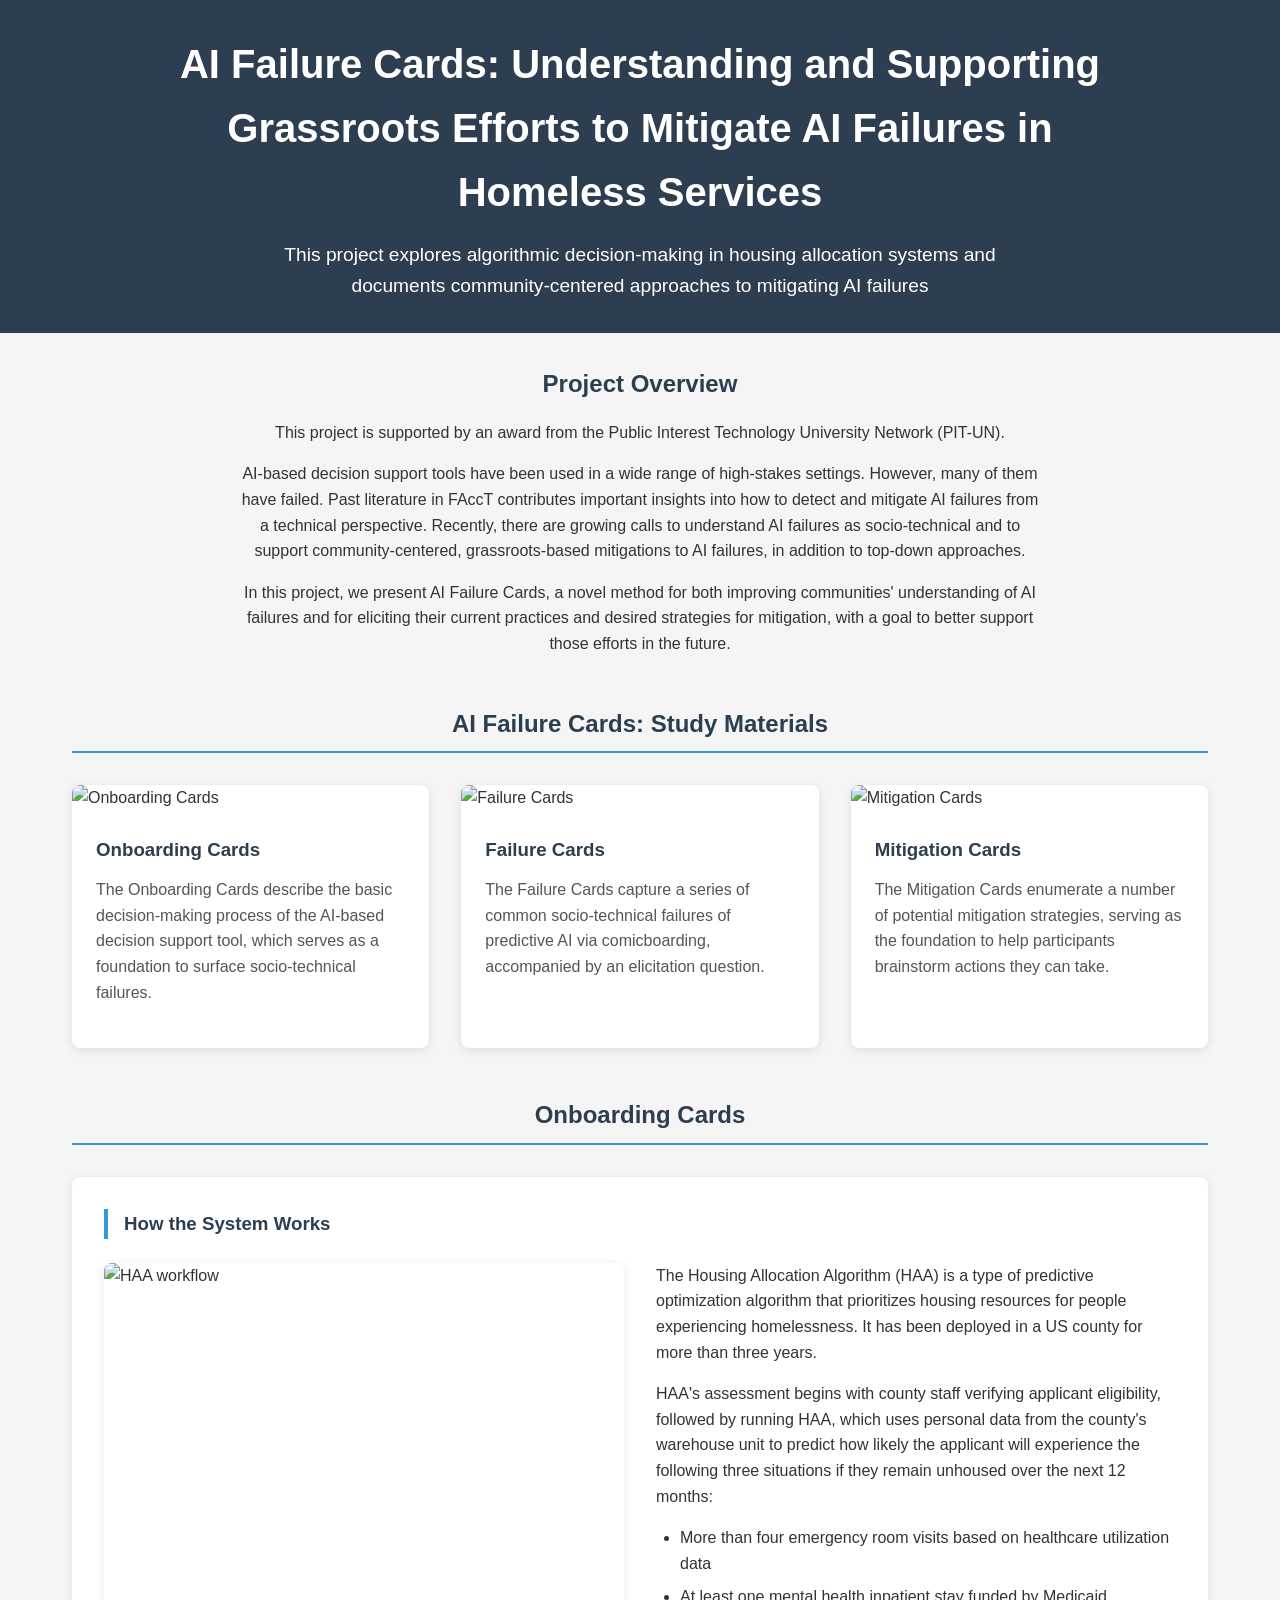
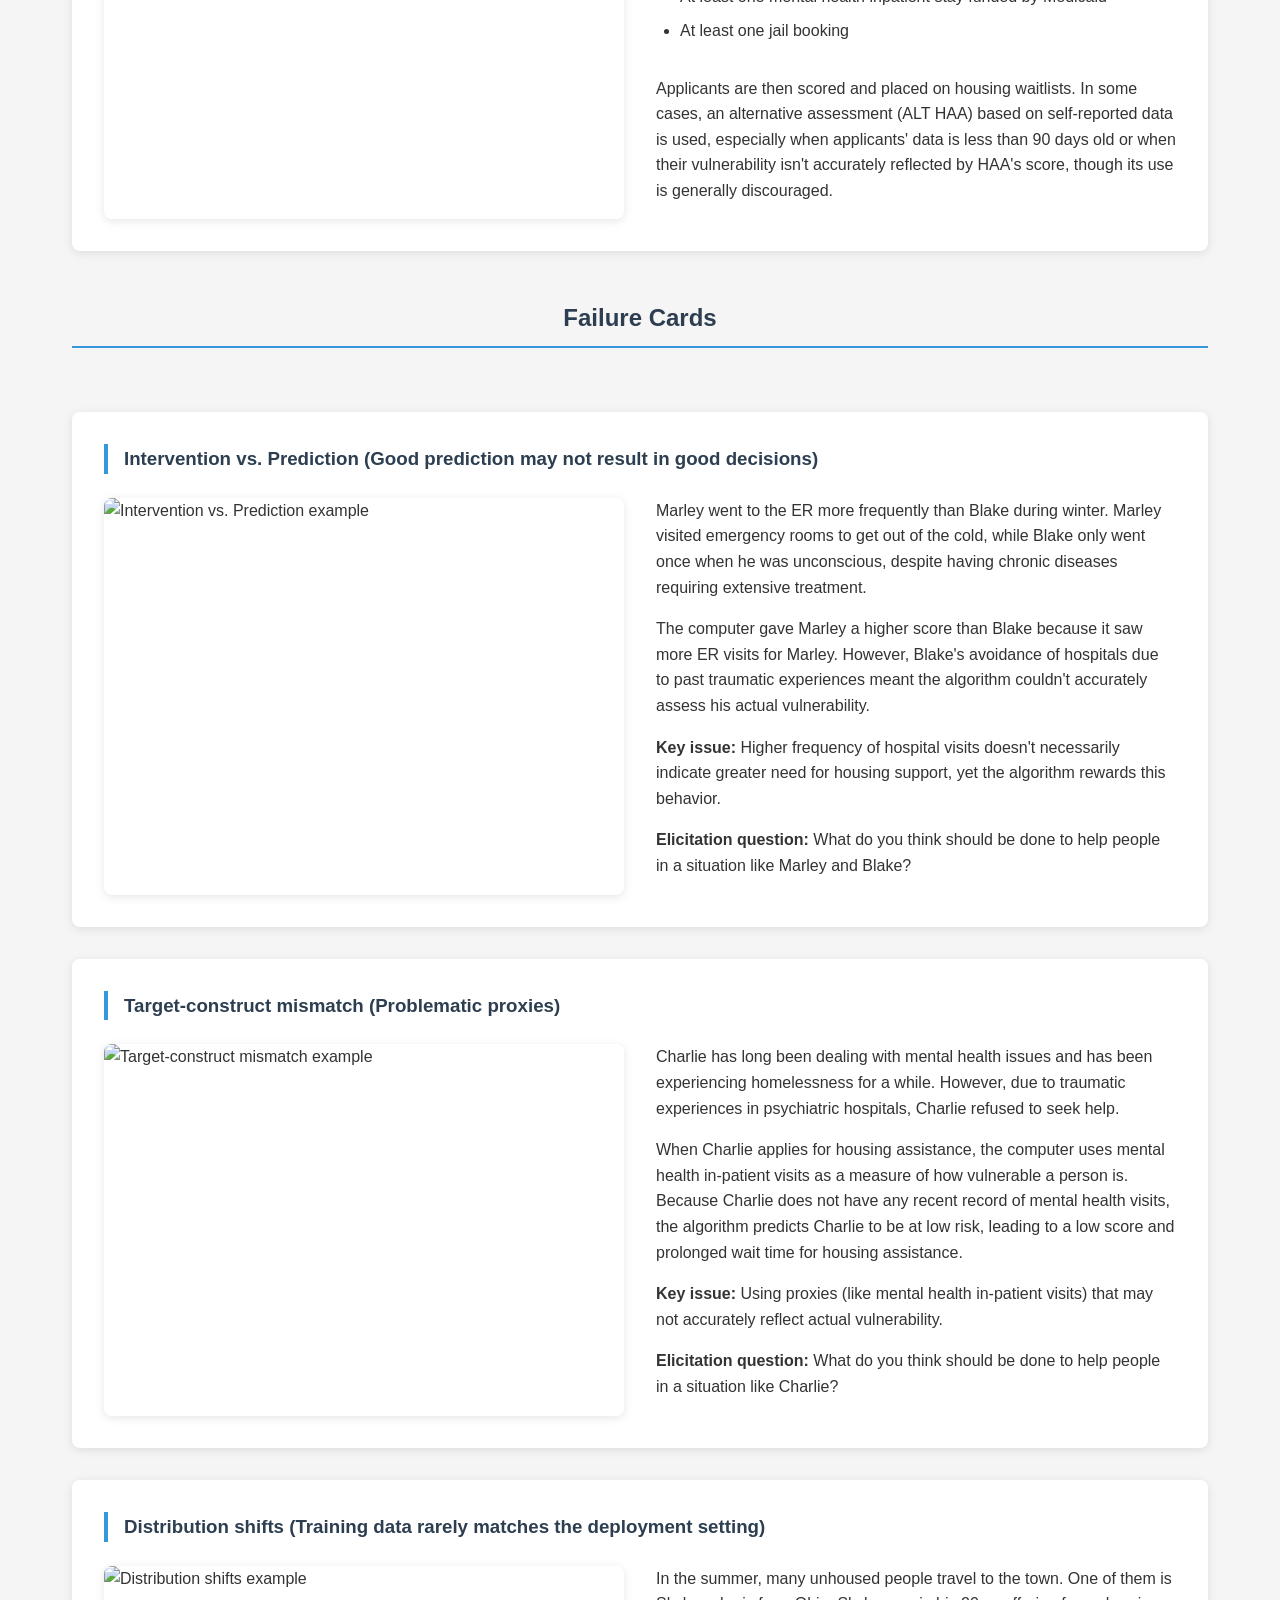
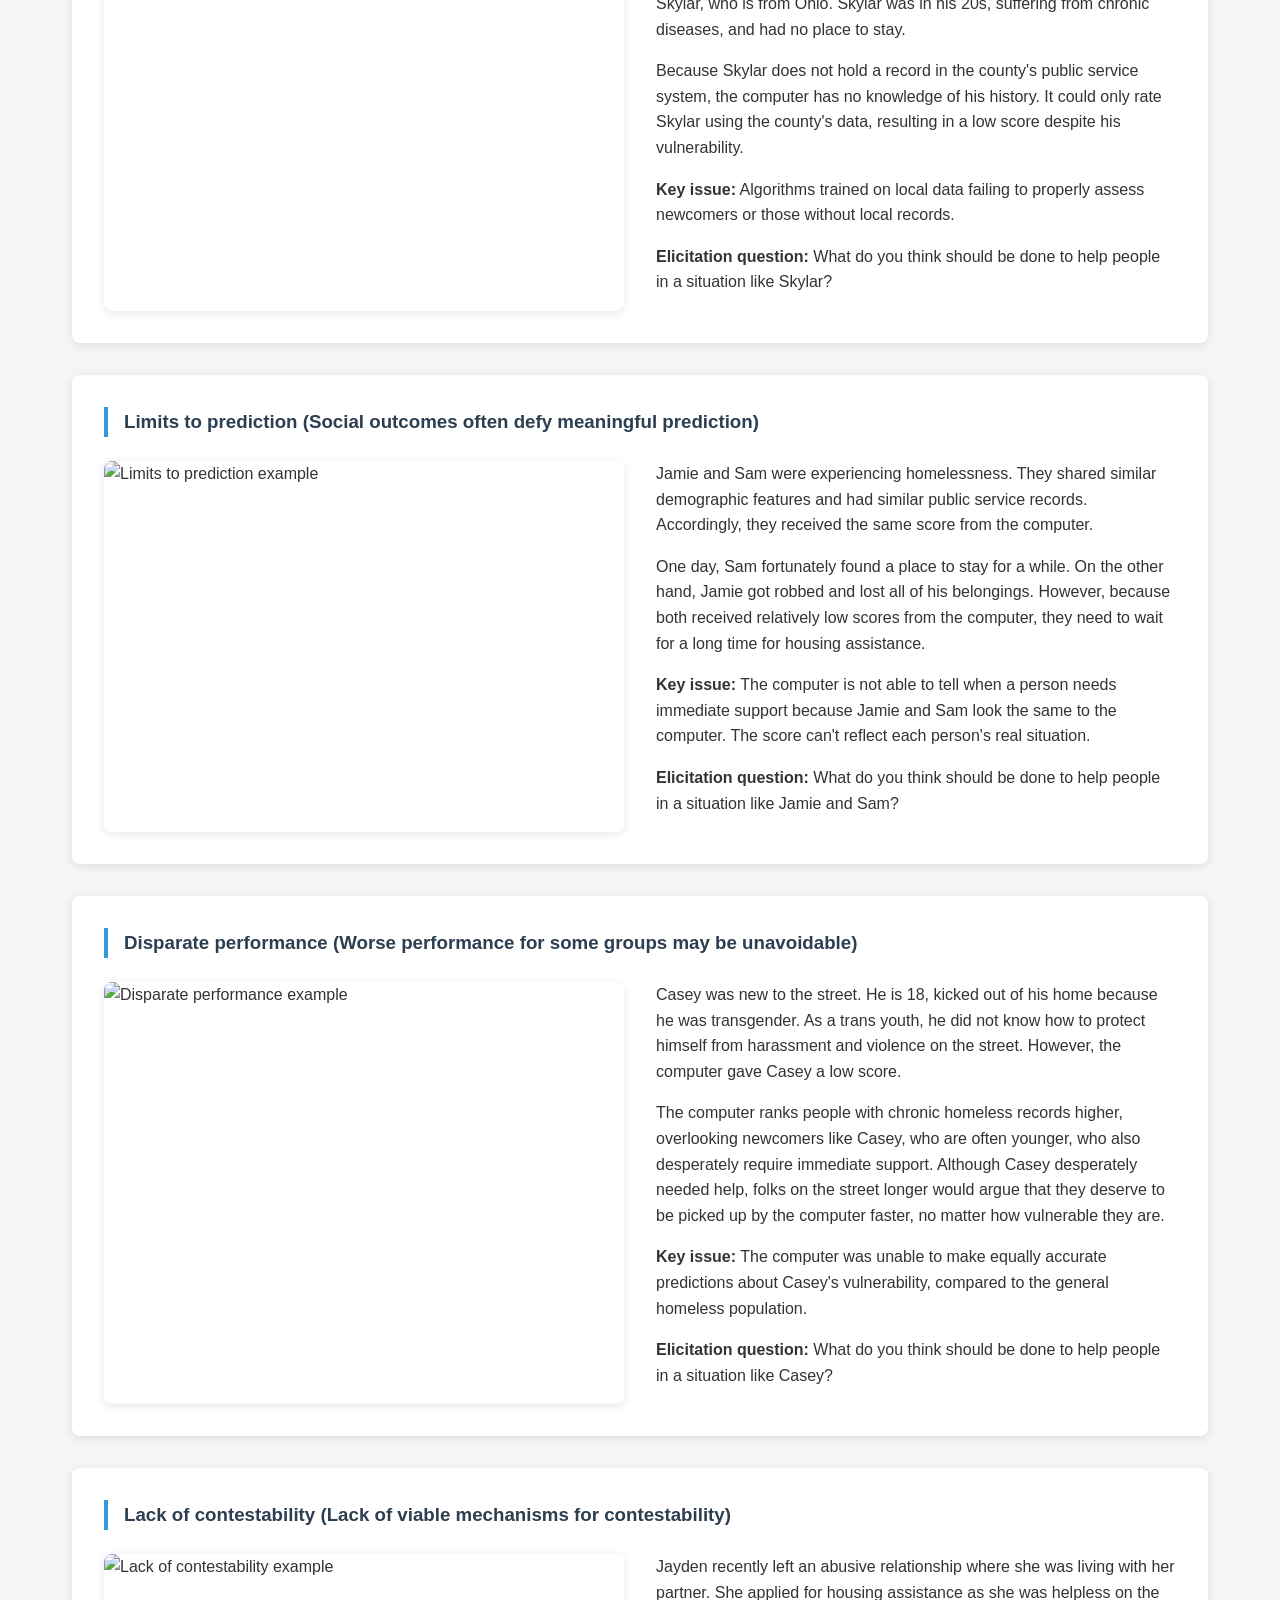
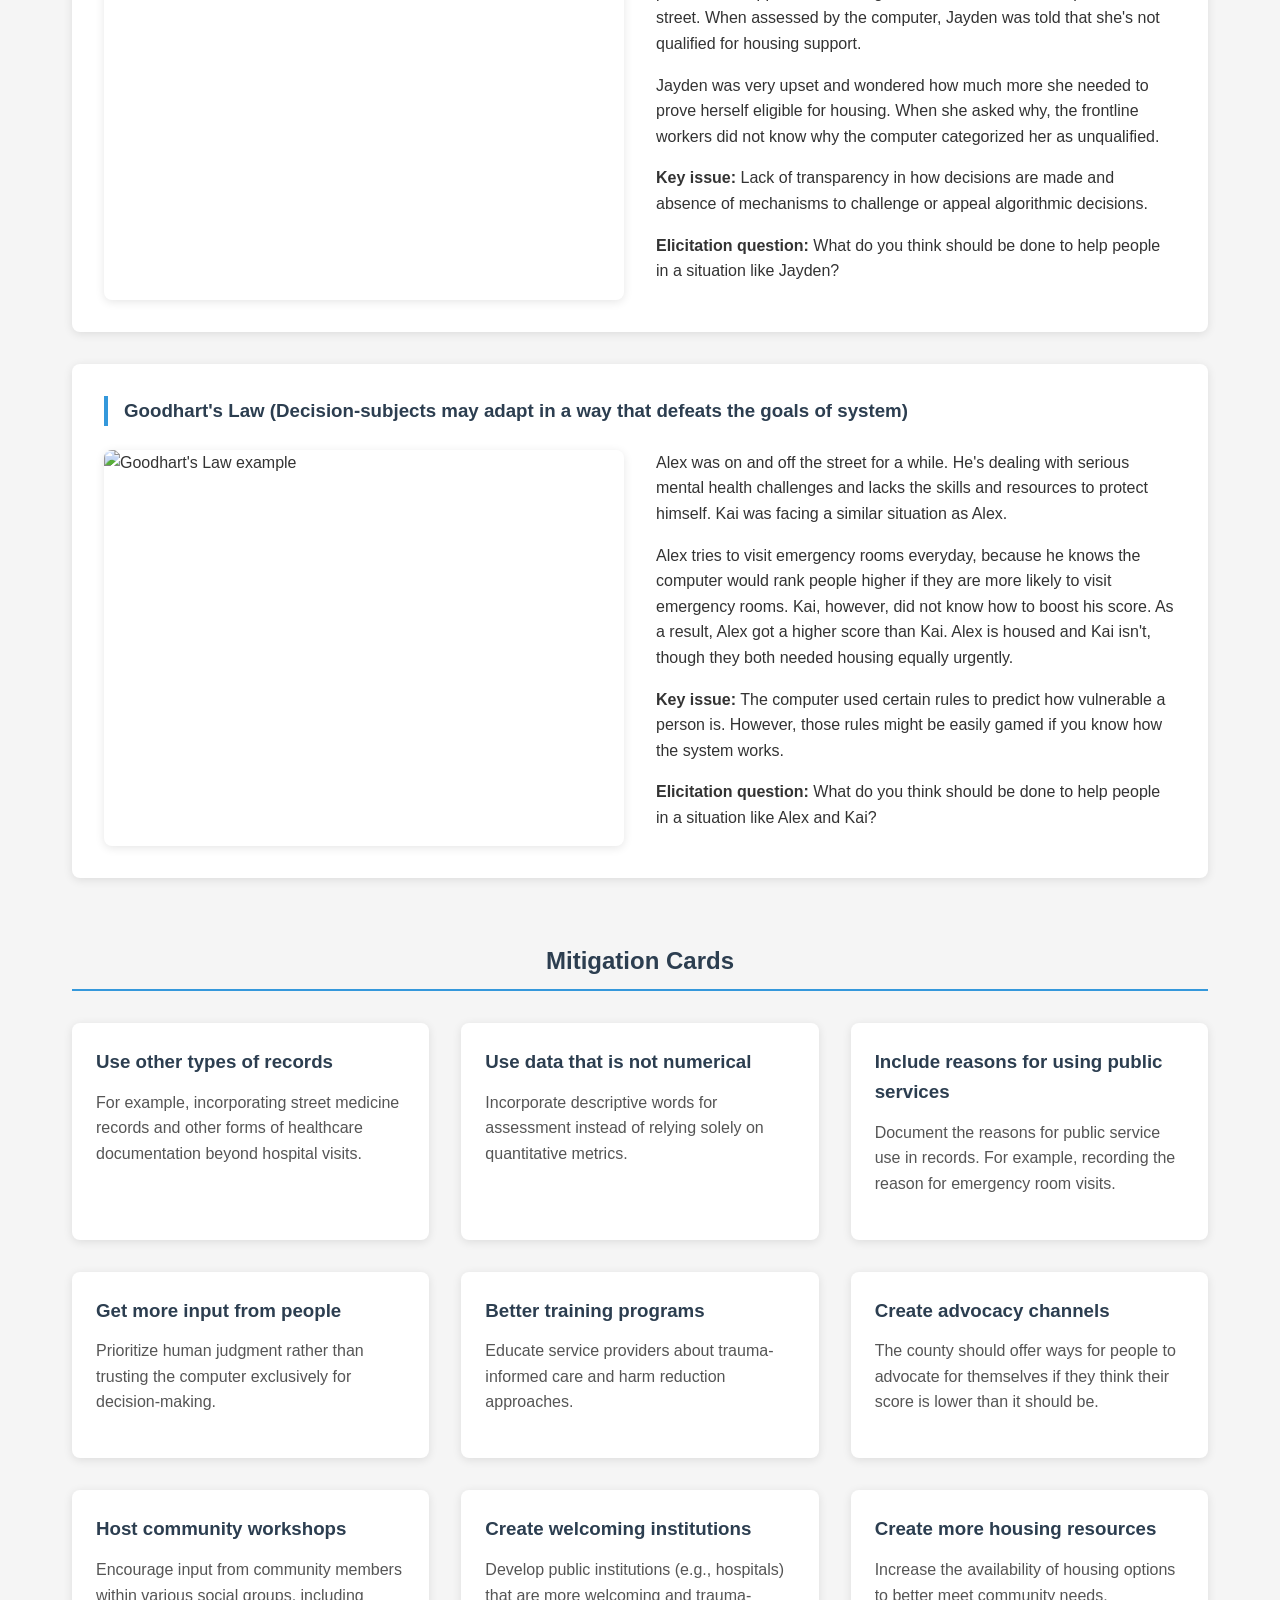
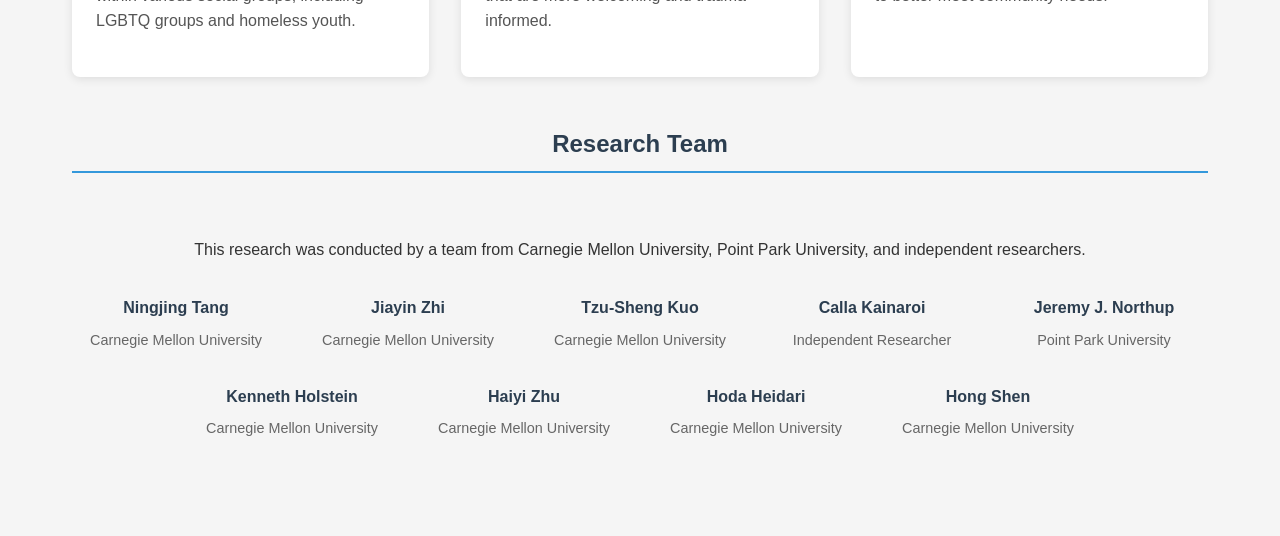
==== AHA/index.html @ 3f807cde "added aha study material" ====
<!DOCTYPE html>
<html lang="en">
<head>
    <meta charset="UTF-8">
    <meta name="viewport" content="width=device-width, initial-scale=1.0">
    <title>AI Failure Cards: Understanding Algorithmic Assessment in Housing Services</title>
    <style>
        :root {
            --primary-color: #2c3e50;
            --secondary-color: #3498db;
            --text-color: #333;
            --bg-color: #f5f5f5;
            --card-bg: #fff;
            --card-shadow: 0 2px 10px rgba(0,0,0,0.1);
        }
        
        * {
            margin: 0;
            padding: 0;
            box-sizing: border-box;
            font-family: 'Segoe UI', Tahoma, Geneva, Verdana, sans-serif;
        }
        
        body {
            background-color: var(--bg-color);
            color: var(--text-color);
            line-height: 1.6;
        }
        
        header {
            background-color: var(--primary-color);
            color: white;
            padding: 2rem;
            text-align: center;
        }
        
        .header-content {
            max-width: 1000px;
            margin: 0 auto;
        }
        
        .header-content h1 {
            font-size: 2.5rem;
            margin-bottom: 1rem;
        }
        
        .header-content p {
            font-size: 1.2rem;
            max-width: 800px;
            margin: 0 auto;
        }
        
        .container {
            max-width: 1200px;
            margin: 0 auto;
            padding: 2rem;
        }
        
        .intro {
            text-align: center;
            margin-bottom: 3rem;
        }
        
        .intro h2 {
            color: var(--primary-color);
            margin-bottom: 1rem;
        }
        
        .intro p {
            max-width: 800px;
            margin: 1rem auto;
        }
        
        .section-title {
            text-align: center;
            color: var(--primary-color);
            margin: 3rem 0 2rem;
            padding-bottom: 0.5rem;
            border-bottom: 2px solid var(--secondary-color);
        }
        
        .cards-container {
            display: grid;
            grid-template-columns: repeat(auto-fill, minmax(300px, 1fr));
            gap: 2rem;
            margin-bottom: 3rem;
        }
        
        .card {
            background-color: var(--card-bg);
            border-radius: 8px;
            overflow: hidden;
            box-shadow: var(--card-shadow);
            transition: transform 0.3s ease, box-shadow 0.3s ease;
        }
        
        .card:hover {
            transform: translateY(-5px);
            box-shadow: 0 4px 15px rgba(0,0,0,0.15);
        }
        
        .card-img {
            width: 100%;
            height: 200px;
            object-fit: cover;
        }
        
        .card-content {
            padding: 1.5rem;
        }
        
        .card-content h3 {
            color: var(--primary-color);
            margin-bottom: 0.8rem;
        }
        
        .card-content p {
            margin-bottom: 1.2rem;
            color: #555;
        }
        
        .btn {
            display: inline-block;
            background-color: var(--secondary-color);
            color: white;
            padding: 0.7rem 1.2rem;
            border-radius: 4px;
            text-decoration: none;
            transition: background-color 0.3s ease;
        }
        
        .btn:hover {
            background-color: #2980b9;
        }
        
        .failure-cases {
            margin: 4rem 0;
        }
        
        .case-study {
            background-color: var(--card-bg);
            border-radius: 8px;
            padding: 2rem;
            margin-bottom: 2rem;
            box-shadow: var(--card-shadow);
        }
        
        .case-study h3 {
            color: var(--primary-color);
            margin-bottom: 1rem;
            border-left: 4px solid var(--secondary-color);
            padding-left: 1rem;
        }
        
        .case-grid {
            display: grid;
            grid-template-columns: 1fr 1fr;
            gap: 2rem;
            margin-top: 1.5rem;
        }
        
        @media (max-width: 768px) {
            .case-grid {
                grid-template-columns: 1fr;
            }
        }
        
        .case-img {
            width: 100%;
            border-radius: 8px;
            box-shadow: var(--card-shadow);
        }
        
        .case-description {
            display: flex;
            flex-direction: column;
            justify-content: space-between;
        }
        
        .case-description p {
            margin-bottom: 1rem;
        }
        
        .case-description ul {
            margin-left: 1.5rem;
            margin-bottom: 1.5rem;
        }
        
        .case-description li {
            margin-bottom: 0.5rem;
        }
        
        .team-section {
            margin: 4rem 0;
            text-align: center;
        }
        
        .team-members {
            display: flex;
            flex-wrap: wrap;
            justify-content: center;
            gap: 2rem;
            margin-top: 2rem;
        }
        
        .team-member {
            flex: 0 1 200px;
            text-align: center;
        }
        
        .team-member img {
            width: 150px;
            height: 150px;
            border-radius: 50%;
            object-fit: cover;
            margin-bottom: 1rem;
        }
        
        .team-member h4 {
            color: var(--primary-color);
            margin-bottom: 0.5rem;
        }
        
        .team-member p {
            font-size: 0.9rem;
            color: #666;
        }
        
        footer {
            background-color: var(--primary-color);
            color: white;
            text-align: center;
            padding: 2rem;
            margin-top: 3rem;
        }
        
        footer p {
            margin-bottom: 1rem;
        }
        
        .footer-links {
            margin-top: 1rem;
        }
        
        .footer-links a {
            color: white;
            margin: 0 1rem;
            text-decoration: none;
        }
        
        .footer-links a:hover {
            text-decoration: underline;
        }
    </style>
</head>
<body>
    <header>
        <div class="header-content">
            <h1>AI Failure Cards: Understanding and Supporting Grassroots Efforts to Mitigate AI Failures in Homeless Services</h1>
            <p>This project explores algorithmic decision-making in housing allocation systems and documents community-centered approaches to mitigating AI failures</p>
        </div>
    </header>
    
    <div class="container">
        <section class="intro">
            <h2>Project Overview</h2>
            <p>This project is supported by an award from the Public Interest Technology University Network (PIT-UN).</p>
            <p>AI-based decision support tools have been used in a wide range of high-stakes settings. However, many of them have failed. Past literature in FAccT contributes important insights into how to detect and mitigate AI failures from a technical perspective. Recently, there are growing calls to understand AI failures as socio-technical and to support community-centered, grassroots-based mitigations to AI failures, in addition to top-down approaches.</p>
            <p>In this project, we present AI Failure Cards, a novel method for both improving communities' understanding of AI failures and for eliciting their current practices and desired strategies for mitigation, with a goal to better support those efforts in the future.</p>
        </section>

        <h2 class="section-title">AI Failure Cards: Study Materials</h2>
        
        <div class="cards-container">
            <div class="card">
                <img src="/cards/onboarding.jpg" alt="Onboarding Cards" class="card-img">
                <div class="card-content">
                    <h3>Onboarding Cards</h3>
                    <p>The Onboarding Cards describe the basic decision-making process of the AI-based decision support tool, which serves as a foundation to surface socio-technical failures.</p>
               
                </div>
            </div>
            
            <div class="card">
                <img src="/cards/failure_charlie.jpg" alt="Failure Cards" class="card-img">
                <div class="card-content">
                    <h3>Failure Cards</h3>
                    <p>The Failure Cards capture a series of common socio-technical failures of predictive AI via comicboarding, accompanied by an elicitation question.</p>
                </div>
            </div>
            
            <div class="card">
                <img src="/cards/remediation card.pdf" alt="Mitigation Cards" class="card-img">
                <div class="card-content">
                    <h3>Mitigation Cards</h3>
                    <p>The Mitigation Cards enumerate a number of potential mitigation strategies, serving as the foundation to help participants brainstorm actions they can take.</p>
                </div>
            </div>
        </div>

        <h2 class="section-title" id="onboarding-cards">Onboarding Cards</h2>
        
        <section class="case-study">
            <h3>How the System Works</h3>
            <div class="case-grid">
                <img src="/cards/onboarding.jpg" alt="HAA workflow" class="case-img">
                <div class="case-description">
                    <p>The Housing Allocation Algorithm (HAA) is a type of predictive optimization algorithm that prioritizes housing resources for people experiencing homelessness. It has been deployed in a US county for more than three years.</p>
                    <p>HAA's assessment begins with county staff verifying applicant eligibility, followed by running HAA, which uses personal data from the county's warehouse unit to predict how likely the applicant will experience the following three situations if they remain unhoused over the next 12 months:</p>
                    <ul>
                        <li>More than four emergency room visits based on healthcare utilization data</li>
                        <li>At least one mental health inpatient stay funded by Medicaid</li>
                        <li>At least one jail booking</li>
                    </ul>
                    <p>Applicants are then scored and placed on housing waitlists. In some cases, an alternative assessment (ALT HAA) based on self-reported data is used, especially when applicants' data is less than 90 days old or when their vulnerability isn't accurately reflected by HAA's score, though its use is generally discouraged.</p>
                </div>
            </div>
        </section>
        
        
        <h2 class="section-title" id="failure-cards">Failure Cards</h2>
        
        <section class="failure-cases">
            <div class="case-study">
                <h3>Intervention vs. Prediction (Good prediction may not result in good decisions)</h3>
                <div class="case-grid">
                    <img src="/cards/failure_marley_blake.jpg" alt="Intervention vs. Prediction example" class="case-img">
                    <div class="case-description">
                        <p>Marley went to the ER more frequently than Blake during winter. Marley visited emergency rooms to get out of the cold, while Blake only went once when he was unconscious, despite having chronic diseases requiring extensive treatment.</p>
                        <p>The computer gave Marley a higher score than Blake because it saw more ER visits for Marley. However, Blake's avoidance of hospitals due to past traumatic experiences meant the algorithm couldn't accurately assess his actual vulnerability.</p>
                        <p><strong>Key issue:</strong> Higher frequency of hospital visits doesn't necessarily indicate greater need for housing support, yet the algorithm rewards this behavior.</p>
                        <p><strong>Elicitation question:</strong> What do you think should be done to help people in a situation like Marley and Blake?</p>
                    </div>
                </div>
            </div>
            
            <div class="case-study">
                <h3>Target-construct mismatch (Problematic proxies)</h3>
                <div class="case-grid">
                    <img src="/cards/failure_charlie.jpg" alt="Target-construct mismatch example" class="case-img">
                    <div class="case-description">
                        <p>Charlie has long been dealing with mental health issues and has been experiencing homelessness for a while. However, due to traumatic experiences in psychiatric hospitals, Charlie refused to seek help.</p>
                        <p>When Charlie applies for housing assistance, the computer uses mental health in-patient visits as a measure of how vulnerable a person is. Because Charlie does not have any recent record of mental health visits, the algorithm predicts Charlie to be at low risk, leading to a low score and prolonged wait time for housing assistance.</p>
                        <p><strong>Key issue:</strong> Using proxies (like mental health in-patient visits) that may not accurately reflect actual vulnerability.</p>
                        <p><strong>Elicitation question:</strong> What do you think should be done to help people in a situation like Charlie?</p>
                    </div>
                </div>
            </div>
            
            <div class="case-study">
                <h3>Distribution shifts (Training data rarely matches the deployment setting)</h3>
                <div class="case-grid">
                    <img src="/cards/failure_skylar.jpg" alt="Distribution shifts example" class="case-img">
                    <div class="case-description">
                        <p>In the summer, many unhoused people travel to the town. One of them is Skylar, who is from Ohio. Skylar was in his 20s, suffering from chronic diseases, and had no place to stay.</p>
                        <p>Because Skylar does not hold a record in the county's public service system, the computer has no knowledge of his history. It could only rate Skylar using the county's data, resulting in a low score despite his vulnerability.</p>
                        <p><strong>Key issue:</strong> Algorithms trained on local data failing to properly assess newcomers or those without local records.</p>
                        <p><strong>Elicitation question:</strong> What do you think should be done to help people in a situation like Skylar?</p>
                    </div>
                </div>
            </div>
            
            <div class="case-study">
                <h3>Limits to prediction (Social outcomes often defy meaningful prediction)</h3>
                <div class="case-grid">
                    <img src="/cards/failure_jamie_sam.jpg" alt="Limits to prediction example" class="case-img">
                    <div class="case-description">
                        <p>Jamie and Sam were experiencing homelessness. They shared similar demographic features and had similar public service records. Accordingly, they received the same score from the computer.</p>
                        <p>One day, Sam fortunately found a place to stay for a while. On the other hand, Jamie got robbed and lost all of his belongings. However, because both received relatively low scores from the computer, they need to wait for a long time for housing assistance.</p>
                        <p><strong>Key issue:</strong> The computer is not able to tell when a person needs immediate support because Jamie and Sam look the same to the computer. The score can't reflect each person's real situation.</p>
                        <p><strong>Elicitation question:</strong> What do you think should be done to help people in a situation like Jamie and Sam?</p>
                    </div>
                </div>
            </div>
            
            <div class="case-study">
                <h3>Disparate performance (Worse performance for some groups may be unavoidable)</h3>
                <div class="case-grid">
                    <img src="/cards/failure_casey.jpg" alt="Disparate performance example" class="case-img">
                    <div class="case-description">
                        <p>Casey was new to the street. He is 18, kicked out of his home because he was transgender. As a trans youth, he did not know how to protect himself from harassment and violence on the street. However, the computer gave Casey a low score.</p>
                        <p>The computer ranks people with chronic homeless records higher, overlooking newcomers like Casey, who are often younger, who also desperately require immediate support. Although Casey desperately needed help, folks on the street longer would argue that they deserve to be picked up by the computer faster, no matter how vulnerable they are.</p>
                        <p><strong>Key issue:</strong> The computer was unable to make equally accurate predictions about Casey's vulnerability, compared to the general homeless population.</p>
                        <p><strong>Elicitation question:</strong> What do you think should be done to help people in a situation like Casey?</p>
                    </div>
                </div>
            </div>
            
            <div class="case-study">
                <h3>Lack of contestability (Lack of viable mechanisms for contestability)</h3>
                <div class="case-grid">
                    <img src="/cards/failure_jayden.jpg" alt="Lack of contestability example" class="case-img">
                    <div class="case-description">
                        <p>Jayden recently left an abusive relationship where she was living with her partner. She applied for housing assistance as she was helpless on the street. When assessed by the computer, Jayden was told that she's not qualified for housing support.</p>
                        <p>Jayden was very upset and wondered how much more she needed to prove herself eligible for housing. When she asked why, the frontline workers did not know why the computer categorized her as unqualified.</p>
                        <p><strong>Key issue:</strong> Lack of transparency in how decisions are made and absence of mechanisms to challenge or appeal algorithmic decisions.</p>
                        <p><strong>Elicitation question:</strong> What do you think should be done to help people in a situation like Jayden?</p>
                    </div>
                </div>
            </div>
            
            <div class="case-study">
                <h3>Goodhart's Law (Decision-subjects may adapt in a way that defeats the goals of system)</h3>
                <div class="case-grid">
                    <img src="/cards/failure_alex_kai.jpg" alt="Goodhart's Law example" class="case-img">
                    <div class="case-description">
                        <p>Alex was on and off the street for a while. He's dealing with serious mental health challenges and lacks the skills and resources to protect himself. Kai was facing a similar situation as Alex.</p>
                        <p>Alex tries to visit emergency rooms everyday, because he knows the computer would rank people higher if they are more likely to visit emergency rooms. Kai, however, did not know how to boost his score. As a result, Alex got a higher score than Kai. Alex is housed and Kai isn't, though they both needed housing equally urgently.</p>
                        <p><strong>Key issue:</strong> The computer used certain rules to predict how vulnerable a person is. However, those rules might be easily gamed if you know how the system works.</p>
                        <p><strong>Elicitation question:</strong> What do you think should be done to help people in a situation like Alex and Kai?</p>
                    </div>
                </div>
            </div>
        </section>
        
        <h2 class="section-title" id="mitigation-cards">Mitigation Cards</h2>
        
        <div class="cards-container">
            <div class="card">
          
                <div class="card-content">
                    <h3>Use other types of records</h3>
                    <p>For example, incorporating street medicine records and other forms of healthcare documentation beyond hospital visits.</p>
                </div>
            </div>
            
            <div class="card">
    
                <div class="card-content">
                    <h3>Use data that is not numerical</h3>
                    <p>Incorporate descriptive words for assessment instead of relying solely on quantitative metrics.</p>
                </div>
            </div>
            
            <div class="card">
            
                <div class="card-content">
                    <h3>Include reasons for using public services</h3>
                    <p>Document the reasons for public service use in records. For example, recording the reason for emergency room visits.</p>
                </div>
            </div>
            
            <div class="card">
      
                <div class="card-content">
                    <h3>Get more input from people</h3>
                    <p>Prioritize human judgment rather than trusting the computer exclusively for decision-making.</p>
                </div>
            </div>
            
            <div class="card">
          
                <div class="card-content">
                    <h3>Better training programs</h3>
                    <p>Educate service providers about trauma-informed care and harm reduction approaches.</p>
                </div>
            </div>
            
            <div class="card">
                <div class="card-content">
                    <h3>Create advocacy channels</h3>
                    <p>The county should offer ways for people to advocate for themselves if they think their score is lower than it should be.</p>
                </div>
            </div>
            
            <div class="card">
                <div class="card-content">
                    <h3>Host community workshops</h3>
                    <p>Encourage input from community members within various social groups, including LGBTQ groups and homeless youth.</p>
                </div>
            </div>
            
            <div class="card">
                <div class="card-content">
                    <h3>Create welcoming institutions</h3>
                    <p>Develop public institutions (e.g., hospitals) that are more welcoming and trauma-informed.</p>
                </div>
            </div>
            
            <div class="card">
                <div class="card-content">
                    <h3>Create more housing resources</h3>
                    <p>Increase the availability of housing options to better meet community needs.</p>
                </div>
            </div>
        </div>
        

        <h2 class="section-title">Research Team</h2>
        
        <section class="team-section">
            <p>This research was conducted by a team from Carnegie Mellon University, Point Park University, and independent researchers.</p>
            
            <div class="team-members">
                <div class="team-member">
                    <h4>Ningjing Tang</h4>
                    <p>Carnegie Mellon University</p>
                </div>
                
                <div class="team-member">
                    <h4>Jiayin Zhi</h4>
                    <p>Carnegie Mellon University</p>
                </div>
                
                <div class="team-member">
                    <h4>Tzu-Sheng Kuo</h4>
                    <p>Carnegie Mellon University</p>
                </div>
                
                <div class="team-member">
                    <h4>Calla Kainaroi</h4>
                    <p>Independent Researcher</p>
                </div>
                
                <div class="team-member">
                    <h4>Jeremy J. Northup</h4>
                    <p>Point Park University</p>
                </div>
                
                <div class="team-member">
                    <h4>Kenneth Holstein</h4>
                    <p>Carnegie Mellon University</p>
                </div>
                
                <div class="team-member">
                    <h4>Haiyi Zhu</h4>
                    <p>Carnegie Mellon University</p>
                </div>
                
                <div class="team-member">
                    <h4>Hoda Heidari</h4>
                    <p>Carnegie Mellon University</p>
                </div>
                
                <div class="team-member">
                    <h4>Hong Shen</h4>
                    <p>Carnegie Mellon University</p>
                </div>
            </div>
        </section>
    </div>
    

</body>
</html>
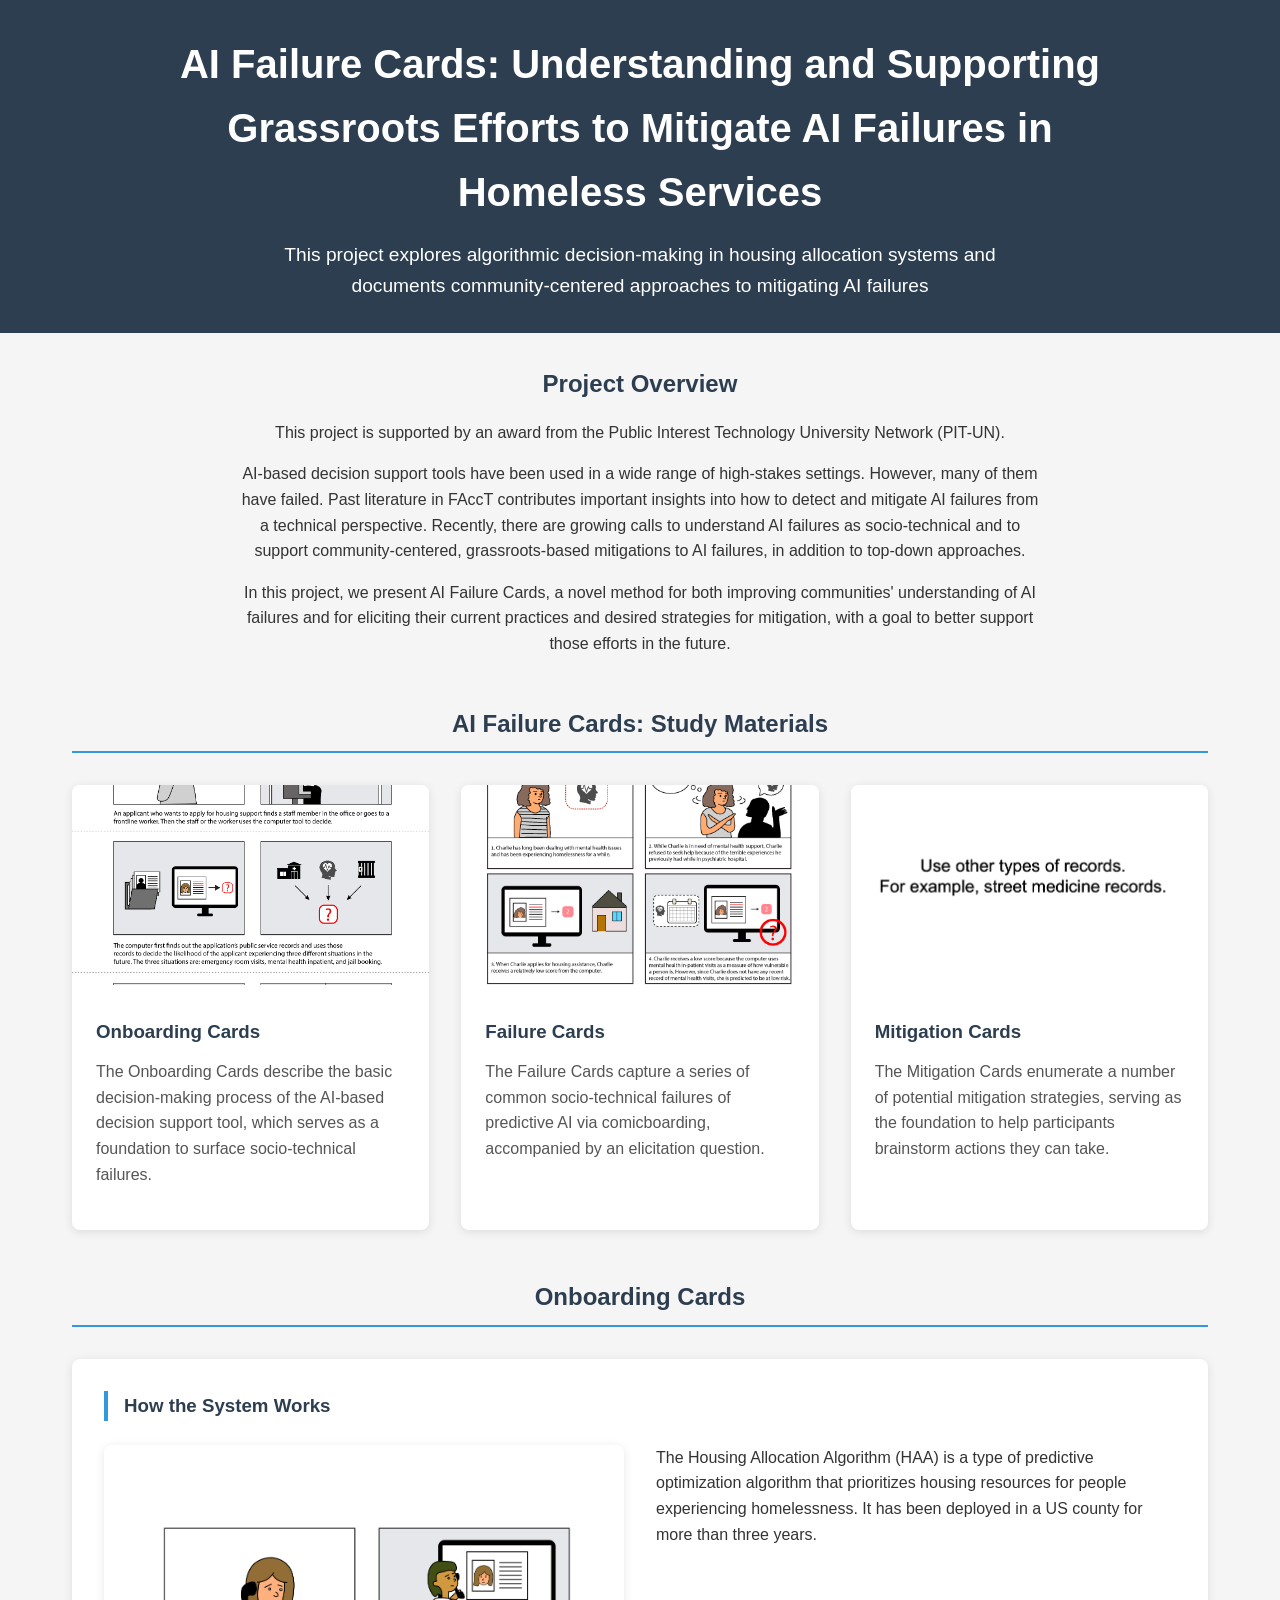
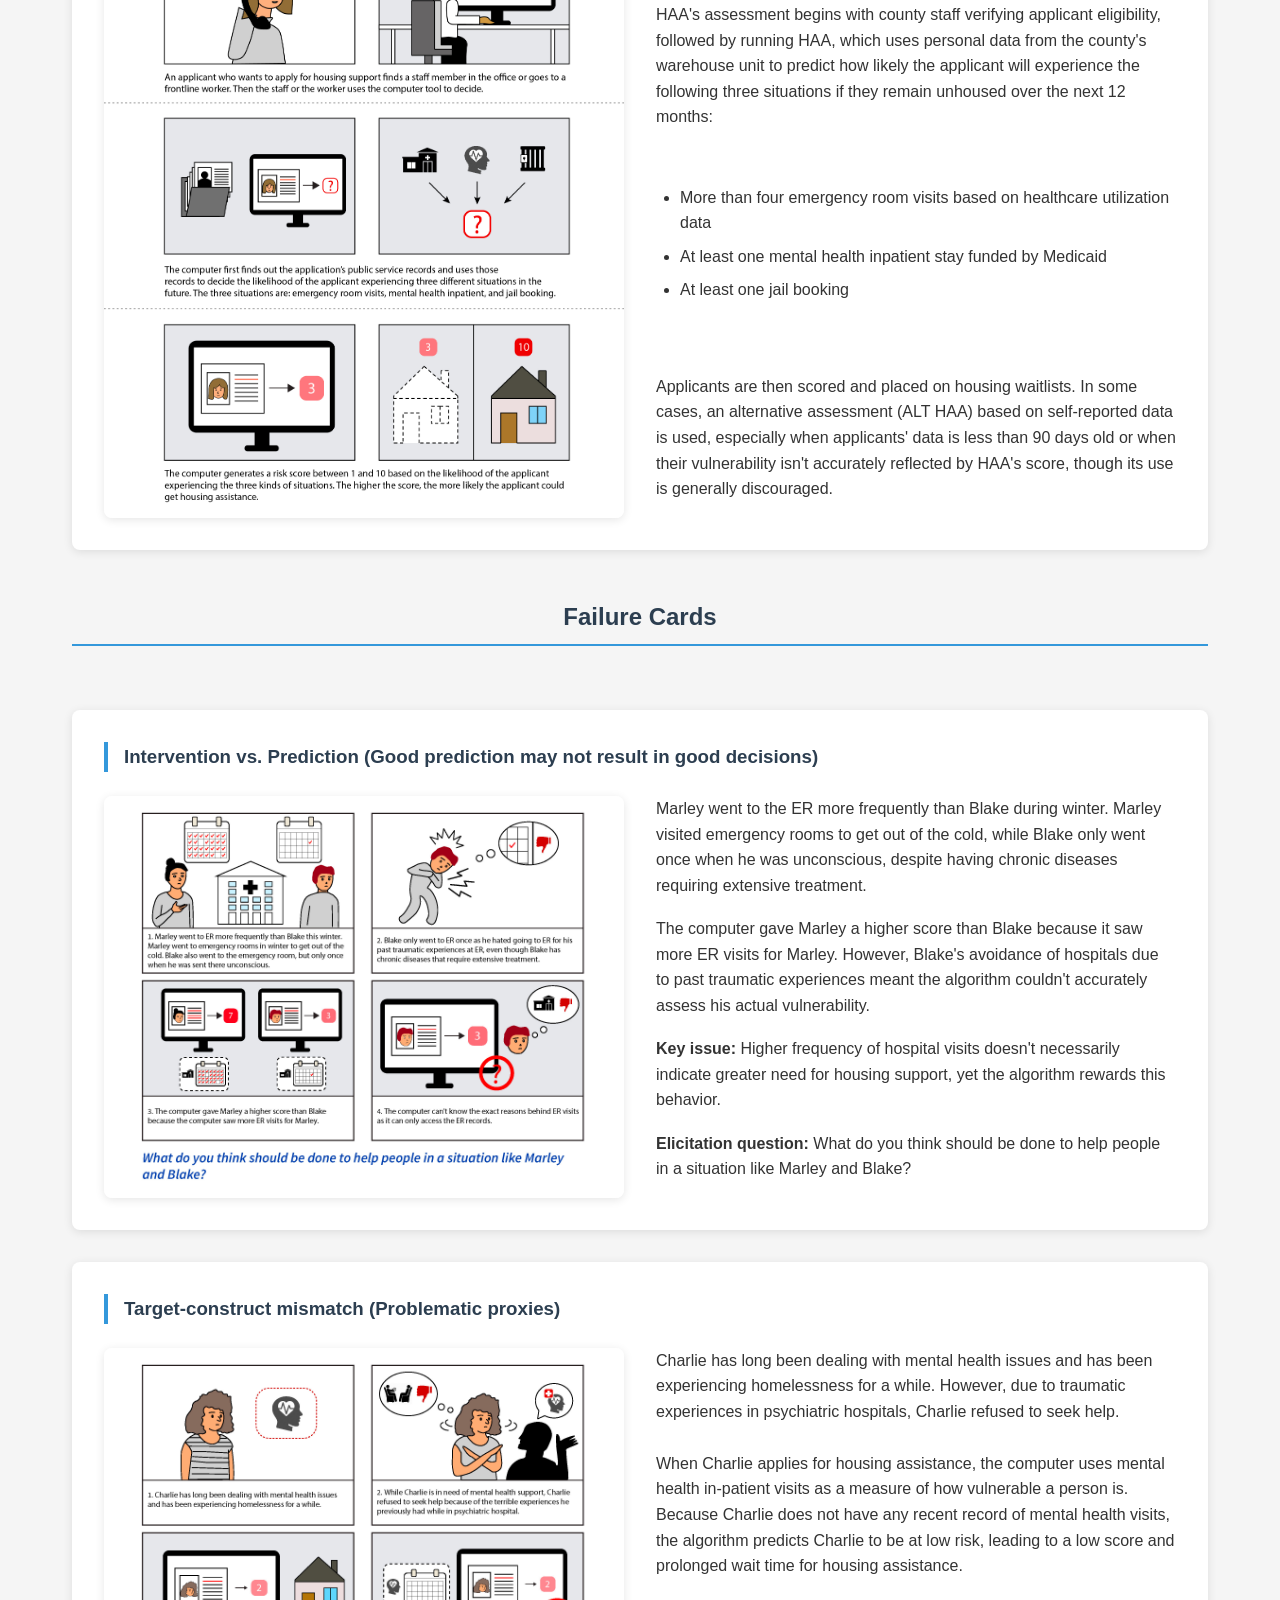
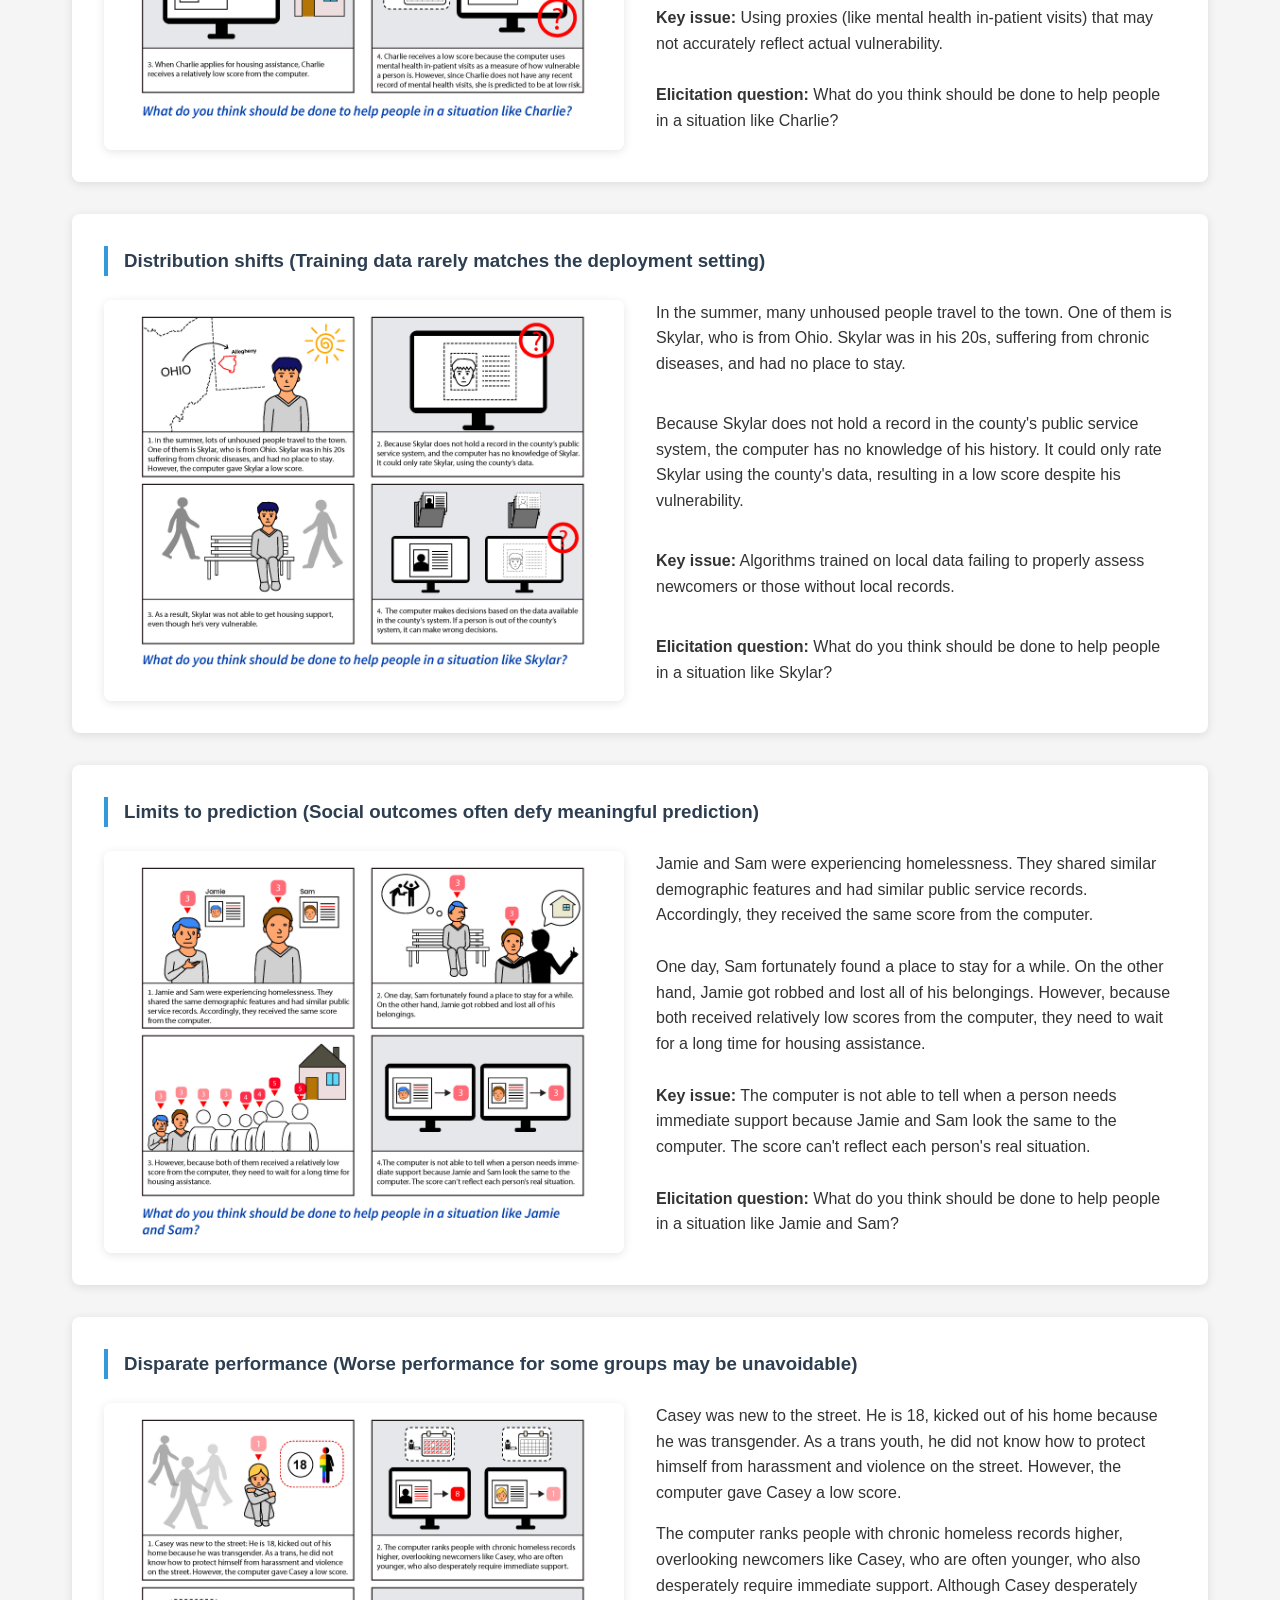
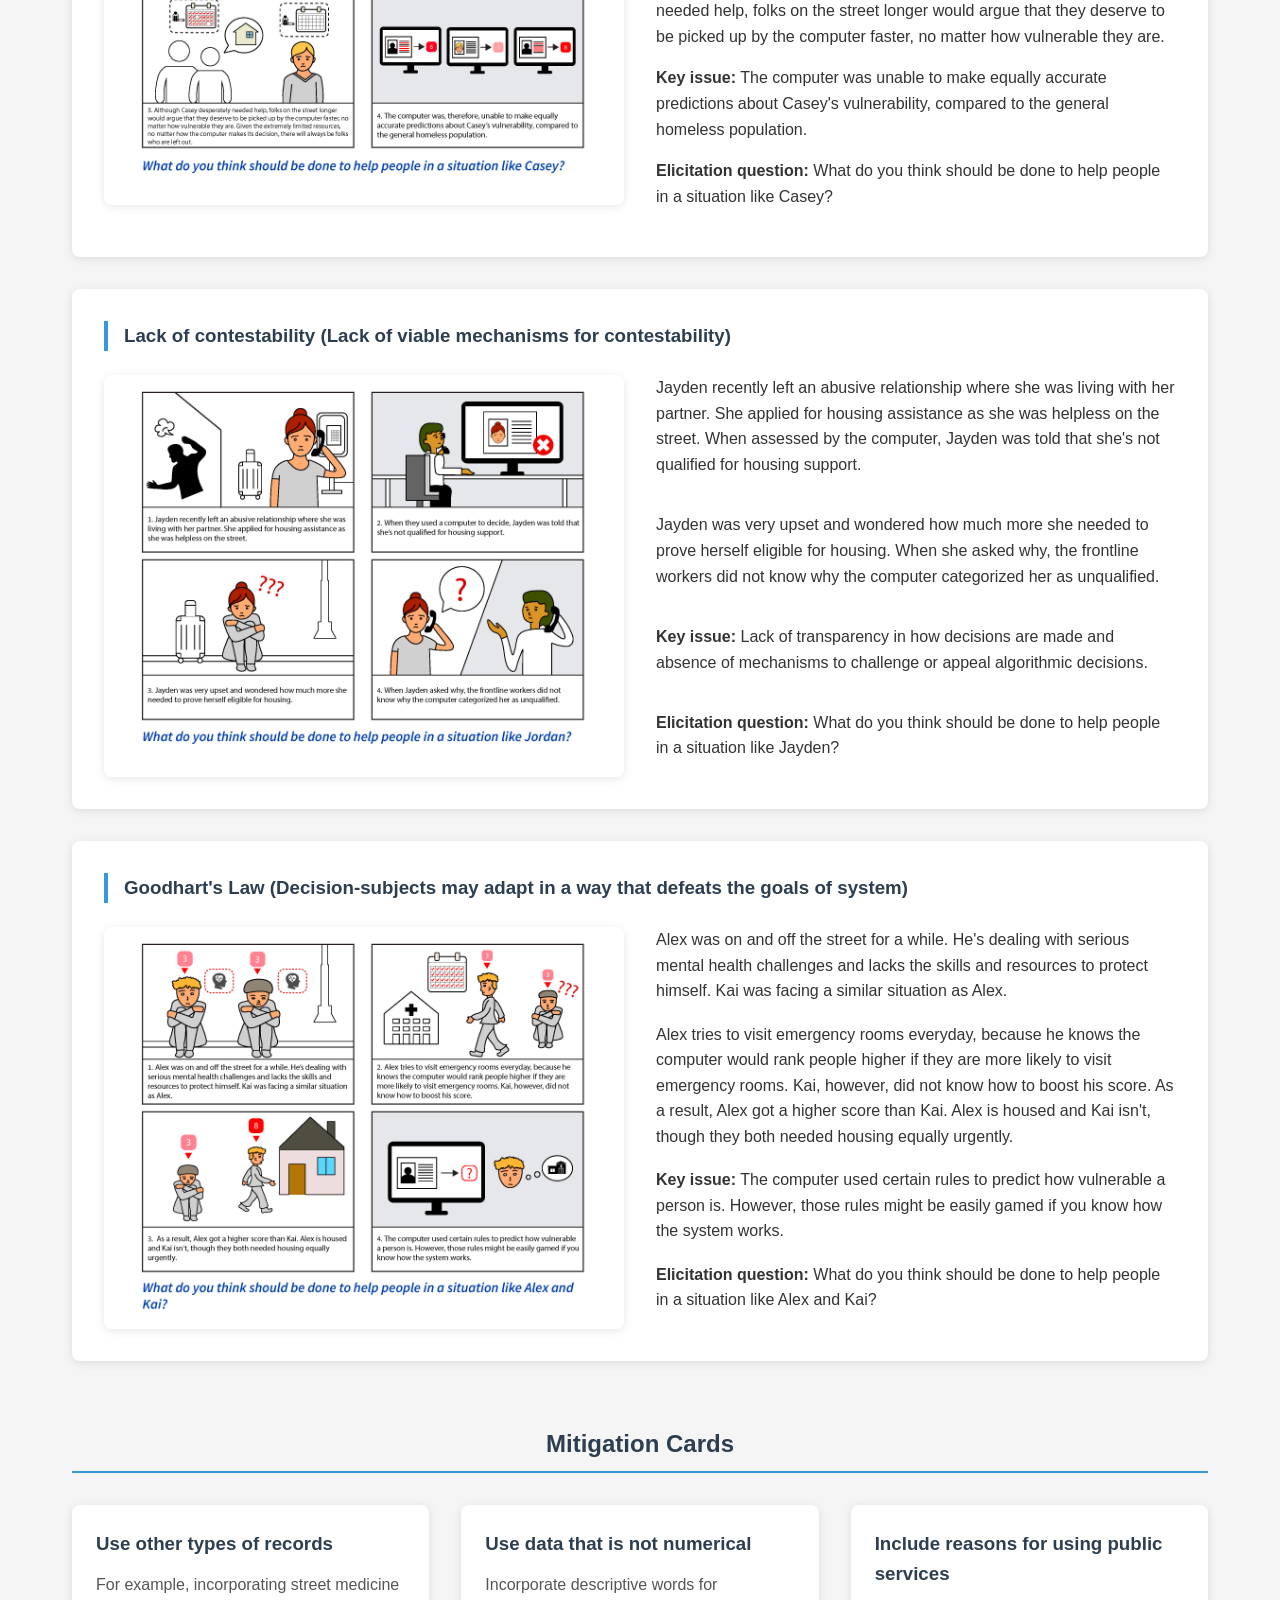
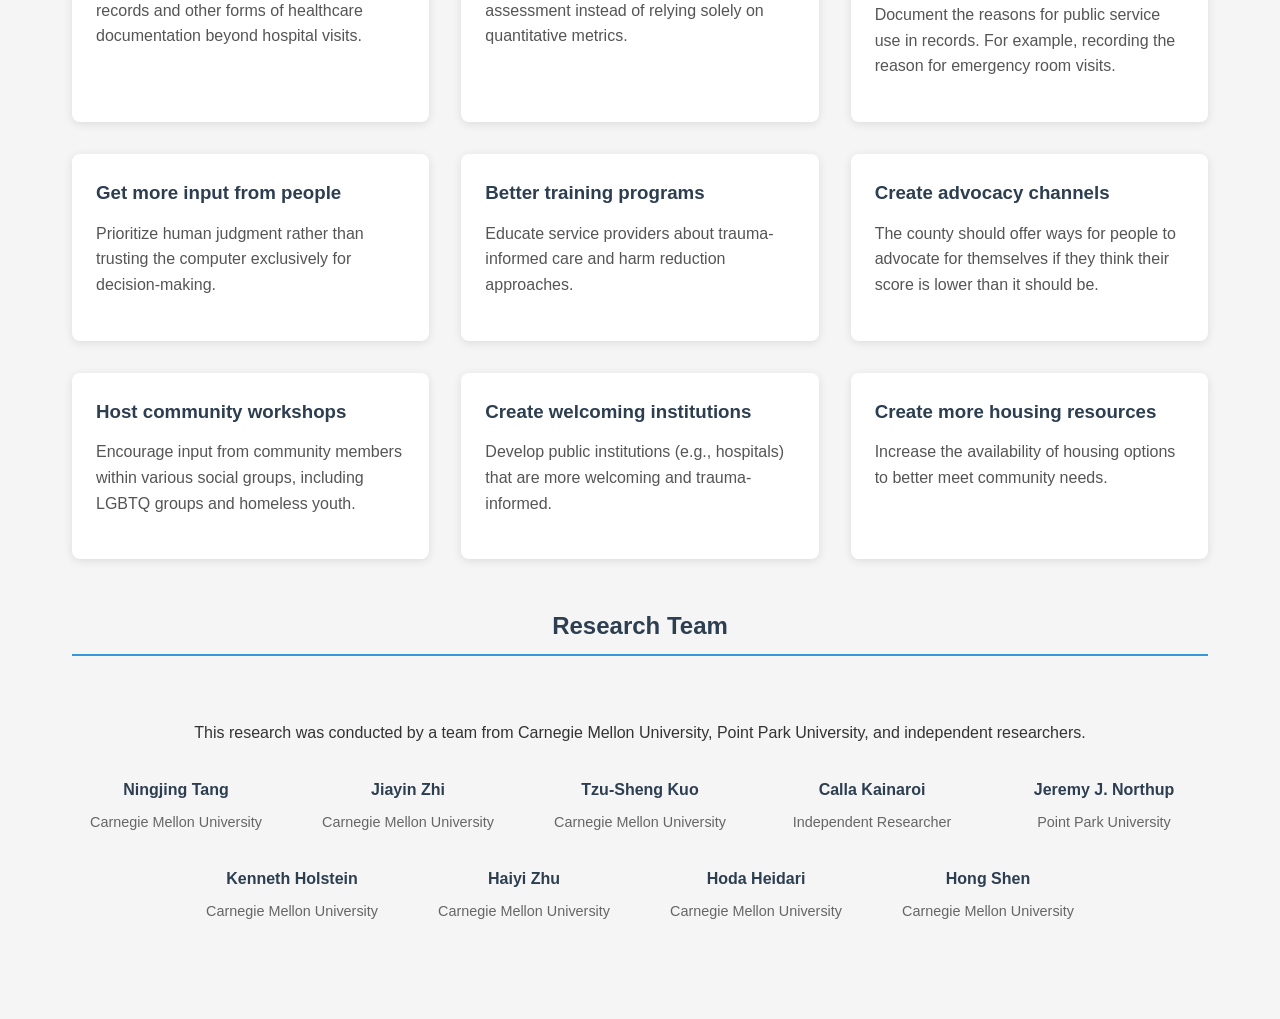
==== commit 1ae92c14: "updated materials" ====
--- a/AHA/index.html
+++ b/AHA/index.html
@@ -273,7 +273,7 @@
         
         <div class="cards-container">
             <div class="card">
-                <img src="/cards/onboarding.jpg" alt="Onboarding Cards" class="card-img">
+                <img src="/aha/cards/onboarding.jpg" alt="Onboarding Cards" class="card-img">
                 <div class="card-content">
                     <h3>Onboarding Cards</h3>
                     <p>The Onboarding Cards describe the basic decision-making process of the AI-based decision support tool, which serves as a foundation to surface socio-technical failures.</p>
@@ -282,7 +282,7 @@
             </div>
             
             <div class="card">
-                <img src="/cards/failure_charlie.jpg" alt="Failure Cards" class="card-img">
+                <img src="/aha/cards/failure_charlie.jpg" alt="Failure Cards" class="card-img">
                 <div class="card-content">
                     <h3>Failure Cards</h3>
                     <p>The Failure Cards capture a series of common socio-technical failures of predictive AI via comicboarding, accompanied by an elicitation question.</p>
@@ -290,7 +290,7 @@
             </div>
             
             <div class="card">
-                <img src="/cards/remediation card.pdf" alt="Mitigation Cards" class="card-img">
+                <img src="/aha/cards/remediation_card.png" alt="Mitigation Cards" class="card-img">
                 <div class="card-content">
                     <h3>Mitigation Cards</h3>
                     <p>The Mitigation Cards enumerate a number of potential mitigation strategies, serving as the foundation to help participants brainstorm actions they can take.</p>
@@ -303,7 +303,7 @@
         <section class="case-study">
             <h3>How the System Works</h3>
             <div class="case-grid">
-                <img src="/cards/onboarding.jpg" alt="HAA workflow" class="case-img">
+                <img src="/aha/cards/onboarding.jpg" alt="HAA workflow" class="case-img">
                 <div class="case-description">
                     <p>The Housing Allocation Algorithm (HAA) is a type of predictive optimization algorithm that prioritizes housing resources for people experiencing homelessness. It has been deployed in a US county for more than three years.</p>
                     <p>HAA's assessment begins with county staff verifying applicant eligibility, followed by running HAA, which uses personal data from the county's warehouse unit to predict how likely the applicant will experience the following three situations if they remain unhoused over the next 12 months:</p>
@@ -324,7 +324,7 @@
             <div class="case-study">
                 <h3>Intervention vs. Prediction (Good prediction may not result in good decisions)</h3>
                 <div class="case-grid">
-                    <img src="/cards/failure_marley_blake.jpg" alt="Intervention vs. Prediction example" class="case-img">
+                    <img src="/aha/cards/failure_marley_blake.jpg" alt="Intervention vs. Prediction example" class="case-img">
                     <div class="case-description">
                         <p>Marley went to the ER more frequently than Blake during winter. Marley visited emergency rooms to get out of the cold, while Blake only went once when he was unconscious, despite having chronic diseases requiring extensive treatment.</p>
                         <p>The computer gave Marley a higher score than Blake because it saw more ER visits for Marley. However, Blake's avoidance of hospitals due to past traumatic experiences meant the algorithm couldn't accurately assess his actual vulnerability.</p>
@@ -337,7 +337,7 @@
             <div class="case-study">
                 <h3>Target-construct mismatch (Problematic proxies)</h3>
                 <div class="case-grid">
-                    <img src="/cards/failure_charlie.jpg" alt="Target-construct mismatch example" class="case-img">
+                    <img src="/aha/cards/failure_charlie.jpg" alt="Target-construct mismatch example" class="case-img">
                     <div class="case-description">
                         <p>Charlie has long been dealing with mental health issues and has been experiencing homelessness for a while. However, due to traumatic experiences in psychiatric hospitals, Charlie refused to seek help.</p>
                         <p>When Charlie applies for housing assistance, the computer uses mental health in-patient visits as a measure of how vulnerable a person is. Because Charlie does not have any recent record of mental health visits, the algorithm predicts Charlie to be at low risk, leading to a low score and prolonged wait time for housing assistance.</p>
@@ -350,7 +350,7 @@
             <div class="case-study">
                 <h3>Distribution shifts (Training data rarely matches the deployment setting)</h3>
                 <div class="case-grid">
-                    <img src="/cards/failure_skylar.jpg" alt="Distribution shifts example" class="case-img">
+                    <img src="/aha/cards/failure_skylar.jpg" alt="Distribution shifts example" class="case-img">
                     <div class="case-description">
                         <p>In the summer, many unhoused people travel to the town. One of them is Skylar, who is from Ohio. Skylar was in his 20s, suffering from chronic diseases, and had no place to stay.</p>
                         <p>Because Skylar does not hold a record in the county's public service system, the computer has no knowledge of his history. It could only rate Skylar using the county's data, resulting in a low score despite his vulnerability.</p>
@@ -363,7 +363,7 @@
             <div class="case-study">
                 <h3>Limits to prediction (Social outcomes often defy meaningful prediction)</h3>
                 <div class="case-grid">
-                    <img src="/cards/failure_jamie_sam.jpg" alt="Limits to prediction example" class="case-img">
+                    <img src="/aha/cards/failure_jamie_sam.jpg" alt="Limits to prediction example" class="case-img">
                     <div class="case-description">
                         <p>Jamie and Sam were experiencing homelessness. They shared similar demographic features and had similar public service records. Accordingly, they received the same score from the computer.</p>
                         <p>One day, Sam fortunately found a place to stay for a while. On the other hand, Jamie got robbed and lost all of his belongings. However, because both received relatively low scores from the computer, they need to wait for a long time for housing assistance.</p>
@@ -376,7 +376,7 @@
             <div class="case-study">
                 <h3>Disparate performance (Worse performance for some groups may be unavoidable)</h3>
                 <div class="case-grid">
-                    <img src="/cards/failure_casey.jpg" alt="Disparate performance example" class="case-img">
+                    <img src="/aha/cards/failure_casey.jpg" alt="Disparate performance example" class="case-img">
                     <div class="case-description">
                         <p>Casey was new to the street. He is 18, kicked out of his home because he was transgender. As a trans youth, he did not know how to protect himself from harassment and violence on the street. However, the computer gave Casey a low score.</p>
                         <p>The computer ranks people with chronic homeless records higher, overlooking newcomers like Casey, who are often younger, who also desperately require immediate support. Although Casey desperately needed help, folks on the street longer would argue that they deserve to be picked up by the computer faster, no matter how vulnerable they are.</p>
@@ -389,7 +389,7 @@
             <div class="case-study">
                 <h3>Lack of contestability (Lack of viable mechanisms for contestability)</h3>
                 <div class="case-grid">
-                    <img src="/cards/failure_jayden.jpg" alt="Lack of contestability example" class="case-img">
+                    <img src="/aha/cards/failure_jayden.jpg" alt="Lack of contestability example" class="case-img">
                     <div class="case-description">
                         <p>Jayden recently left an abusive relationship where she was living with her partner. She applied for housing assistance as she was helpless on the street. When assessed by the computer, Jayden was told that she's not qualified for housing support.</p>
                         <p>Jayden was very upset and wondered how much more she needed to prove herself eligible for housing. When she asked why, the frontline workers did not know why the computer categorized her as unqualified.</p>
@@ -402,7 +402,7 @@
             <div class="case-study">
                 <h3>Goodhart's Law (Decision-subjects may adapt in a way that defeats the goals of system)</h3>
                 <div class="case-grid">
-                    <img src="/cards/failure_alex_kai.jpg" alt="Goodhart's Law example" class="case-img">
+                    <img src="/aha/cards/failure_alex_kai.jpg" alt="Goodhart's Law example" class="case-img">
                     <div class="case-description">
                         <p>Alex was on and off the street for a while. He's dealing with serious mental health challenges and lacks the skills and resources to protect himself. Kai was facing a similar situation as Alex.</p>
                         <p>Alex tries to visit emergency rooms everyday, because he knows the computer would rank people higher if they are more likely to visit emergency rooms. Kai, however, did not know how to boost his score. As a result, Alex got a higher score than Kai. Alex is housed and Kai isn't, though they both needed housing equally urgently.</p>
